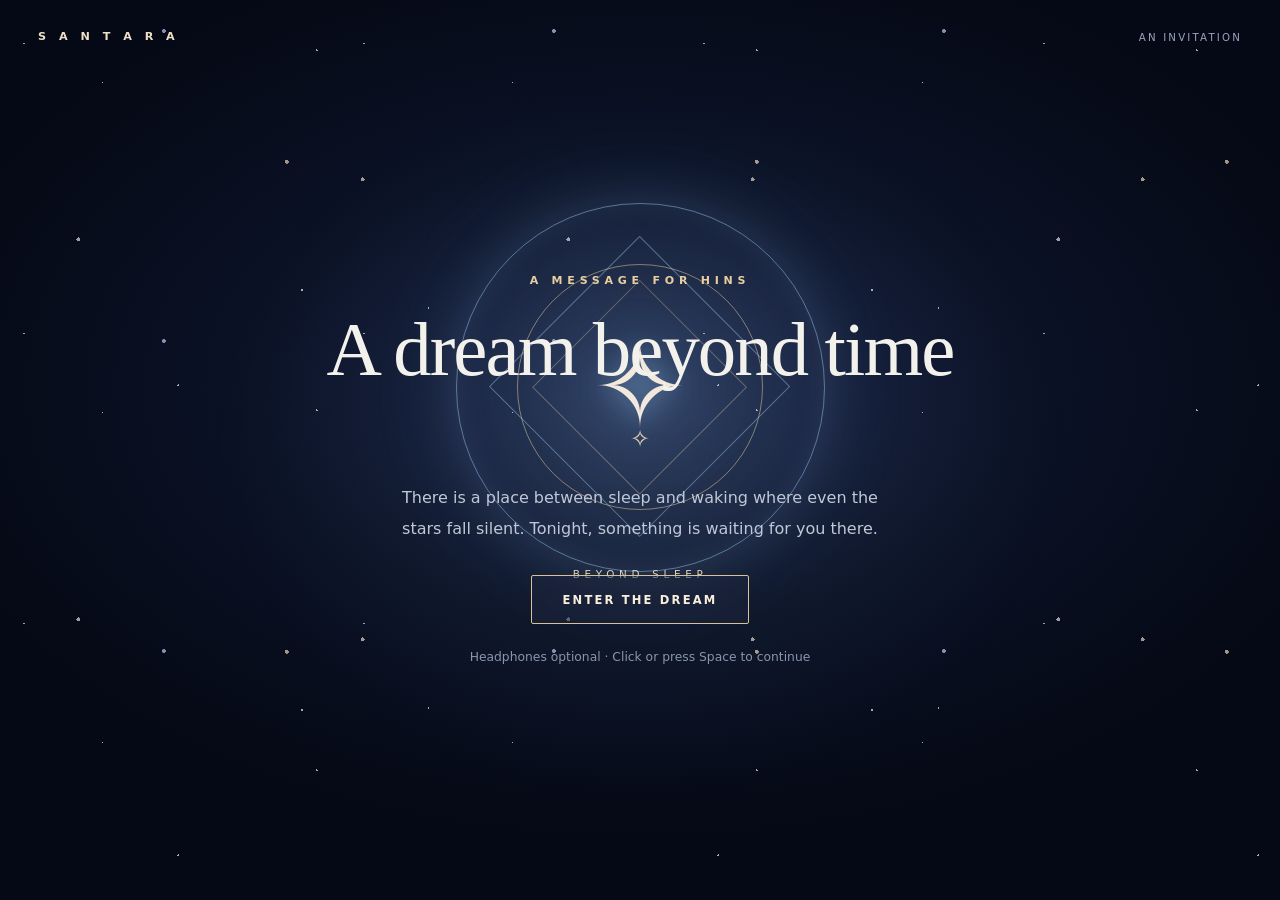
==== players/hins/index.html @ 5c656444 "Build four personalized Arceus dream experiences" ====
<!doctype html>
<html lang="en">
<head>
  <meta charset="utf-8">
  <meta name="viewport" content="width=device-width, initial-scale=1">
  <meta name="theme-color" content="#080d1a">
  <meta name="robots" content="noindex, nofollow">
  <meta name="description" content="A personal encounter with Arceus.">
  <title>Hins · A Dream Beyond Time | Santara</title>
  <link rel="stylesheet" href="../../styles/site.css">
</head>
<body>
  <main class="experience">
    <div class="stars" aria-hidden="true"></div>
    <header class="hud">
      <span class="hud-brand">S A N T A R A</span>
      <span class="hud-chapter" id="hud-chapter">AN INVITATION</span>
    </header>
    <div class="stage" aria-hidden="true">
      <div class="aura"></div>
      <div class="sacred">
        <div class="sacred-circle outer"></div>
        <div class="sacred-circle inner"></div>
        <div class="sacred-geometry"></div>
        <div class="sacred-center">✧</div>
        <div class="sacred-label" id="sigil-label">BEYOND SLEEP</div>
      </div>
    </div>
    <div class="vision-overlay" id="intro-wrap">
      <section class="intro" id="intro" aria-labelledby="intro-title">
        <p class="eyebrow">A MESSAGE FOR <span id="player-name">Hins</span></p>
        <h1 id="intro-title">A dream beyond time</h1>
        <span class="ornament" aria-hidden="true">✧</span>
        <p class="intro-copy">There is a place between sleep and waking where even the stars fall silent. Tonight, something is waiting for you there.</p>
        <button class="action" id="start" type="button">Enter the dream</button>
        <p class="intro-note">Headphones optional · Click or press Space to continue</p>
      </section>
      <section class="ending hidden" id="ending" aria-labelledby="ending-title">
        <p class="eyebrow">THE DREAM ENDS</p>
        <h1 id="ending-title">Morning is waiting,<br><span id="ending-name">Hins</span>.</h1>
        <div class="gold-rule" aria-hidden="true"></div>
        <p class="ending-copy">Beyond the familiar streets of Luma Town, your journey is about to begin.</p>
        <p class="ending-starter">Your first partner · <span id="starter-name"></span></p>
        <button class="action" id="replay" type="button">Experience the dream again</button>
      </section>
    </div>
    <section class="dialogue-ui hidden" id="dialogue-ui" aria-label="Conversation">
      <div class="dialogue-panel" id="dialogue-panel">
        <span class="dialogue-speaker" id="speaker">???</span>
        <div class="dialogue-text" id="dialogue-text" aria-live="polite" aria-atomic="true"></div>
        <div class="choices hidden" id="choices" aria-label="Your response"></div>
        <div class="dialogue-bottom">
          <span class="dialogue-hint" id="dialogue-hint">Listening…</span>
          <span class="step-count" id="step-count" aria-label="Dialogue progress">01 / 12</span>
          <button class="next-button hidden" id="next" type="button" aria-label="Continue dialogue">CONTINUE ◇</button>
        </div>
      </div>
    </section>
  </main>
  <script type="module">
    import { launch } from "../../scripts/experience.js";
    import { story } from "../../stories/hins.js";
    launch(story);
  </script>
</body>
</html>
---- styles/site.css ----
/* Santara: original celestial visual-novel interface. No external assets required. */
:root {
  color-scheme: dark;
  --bg: #050915;
  --text: #f3f1ec;
  --muted: #a7b1c6;
  --gold: #e7cfa1;
  --accent: #d9cbff;
  --accent-rgb: 217, 203, 255;
  --serif: Georgia, "Times New Roman", serif;
  --sans: "Segoe UI", Inter, system-ui, sans-serif;
}
* { box-sizing: border-box; }
html { min-height: 100%; }
body {
  min-width: 320px;
  min-height: 100vh;
  min-height: 100dvh;
  margin: 0;
  color: var(--text);
  font-family: var(--sans);
  background: radial-gradient(ellipse 75% 65% at 50% 43%, #182346 0, #0b1226 40%, #050915 77%);
}
button { font: inherit; }
button:focus-visible { outline: 2px solid var(--gold); outline-offset: 5px; }
.hidden { display: none !important; }
.stars {
  pointer-events: none;
  position: fixed;
  inset: 0;
  background-image:
    radial-gradient(1px 1px at 7% 15%, #fcf4df 98%, transparent),
    radial-gradient(2px 2px at 16% 63%, #f2eaff 98%, transparent),
    radial-gradient(1px 1px at 25% 25%, #fff 98%, transparent),
    radial-gradient(1px 1px at 33% 82%, #fff 98%, transparent),
    radial-gradient(2px 2px at 42% 10%, #cfcfff 98%, transparent),
    radial-gradient(1px 1px at 53% 69%, #fff 98%, transparent),
    radial-gradient(2px 2px at 61% 33%, #f7e2c3 98%, transparent),
    radial-gradient(1px 1px at 72% 14%, #fff 98%, transparent),
    radial-gradient(1px 1px at 84% 77%, #fff 98%, transparent),
    radial-gradient(2px 2px at 93% 39%, #f8e5cb 98%, transparent);
  background-size: 340px 290px, 490px 380px, 410px 330px, 540px 470px, 390px 310px, 570px 420px, 470px 490px, 440px 360px, 510px 400px, 390px 460px;
  opacity: .65;
  animation: star-breathe 8s ease-in-out infinite alternate;
}
@keyframes star-breathe { from {opacity:.3} to {opacity:.8} }
.eyebrow {
  margin: 0;
  color: var(--gold);
  font-size: .69rem;
  font-weight: 700;
  letter-spacing: .43em;
  text-transform: uppercase;
}
.gold-rule {
  height: 1px;
  width: 78px;
  margin: 27px auto;
  background: linear-gradient(90deg, transparent, var(--gold), transparent);
}
.gate-page { display: grid; place-items: center; padding: 28px; }
.gate { position: relative; z-index: 1; max-width: 680px; text-align: center; }
.gate-mark {
  width: 160px;
  height: 160px;
  border: 1px solid #e7cfa14d;
  border-radius: 50%;
  display: grid;
  place-items: center;
  margin: 0 auto 40px;
  box-shadow: 0 0 45px #d9bc8020, inset 0 0 45px #f2deb010;
  animation: sigil-float 7s ease-in-out infinite;
}
.gate-mark::before, .gate-mark::after {
  content: "";
  position: absolute;
  width: 130px;
  height: 130px;
  border: 1px solid #e7cfa12b;
  transform: rotate(45deg);
}
.gate-mark::after { transform: rotate(0); width: 115px; height: 115px; border-radius: 50%; }
.gate-mark-inner { font: 50px var(--serif); color: var(--gold); }
.gate h1, .intro h1, .ending h1 {
  font: normal clamp(2.4rem, 6vw, 5rem)/1.18 var(--serif);
  letter-spacing: -.025em;
  margin: 18px 0;
}
.gate h1 em, .intro h1 em { font-weight: normal; color: var(--gold); }
.gate-copy, .intro-copy, .ending-copy {
  margin: auto;
  max-width: 500px;
  color: #c0c8d7;
  font-size: 1rem;
  line-height: 1.9;
}
.gate-foot { margin-top: 65px; color: #777f94; letter-spacing: .32em; font-size: .62rem; }
.experience { isolation: isolate; position: relative; min-height: 100vh; min-height: 100dvh; overflow: hidden; }
.experience::after {
  content: ""; position: fixed; inset: 0; pointer-events: none; z-index: -1;
  background: radial-gradient(ellipse 46% 55% at 50% 49%, rgba(var(--accent-rgb), .075), transparent 74%);
}
.hud {
  position: absolute;
  z-index: 12;
  inset: 30px 38px auto;
  display: flex;
  align-items: center;
  justify-content: space-between;
  gap: 18px;
}
.hud-brand { font: 700 .7rem var(--sans); letter-spacing: .4em; color: #eee0c8; }
.hud-chapter { color: #99a5bc; letter-spacing: .21em; font-size: .64rem; text-align: right; }
.stage {
  position: absolute;
  inset: 0;
  display: grid;
  place-items: center;
  pointer-events: none;
  transform: translateY(-7%);
}
.aura {
  position: absolute;
  width: min(54vw, 540px);
  height: min(54vw, 540px);
  min-width: 270px;
  min-height: 270px;
  border-radius: 50%;
  background: radial-gradient(circle, rgba(var(--accent-rgb), .14), rgba(var(--accent-rgb), .055) 33%, transparent 68%);
  filter: blur(16px);
  animation: star-breathe 5s ease-in-out infinite alternate;
}
.sacred {
  position: relative;
  width: min(47vw, 410px);
  height: min(47vw, 410px);
  min-width: 236px;
  min-height: 236px;
  display: grid;
  place-items: center;
  filter: drop-shadow(0 0 30px rgba(var(--accent-rgb), .25));
  animation: sigil-float 8s ease-in-out infinite;
}
@keyframes sigil-float { 0%,100% { transform: translateY(0) } 50% { transform: translateY(-14px) } }
.sacred-circle { position: absolute; border-radius: 50%; }
.sacred-circle.outer { inset: 5%; border: 1px solid rgba(var(--accent-rgb), .48); box-shadow: 0 0 48px rgba(var(--accent-rgb), .12), inset 0 0 30px rgba(var(--accent-rgb), .1); }
.sacred-circle.inner { inset: 20%; border: 1px solid rgba(231, 207, 161, .51); }
.sacred-geometry { position: absolute; width: 52%; height: 52%; border: 1px solid rgba(var(--accent-rgb), .42); transform: rotate(45deg); }
.sacred-geometry::after { content: ""; position: absolute; inset: 14%; border: 1px solid rgba(231,207,161,.35); }
.sacred-center { position: relative; color: #f2e9dc; font: normal clamp(4rem, 9vw, 7rem) var(--serif); text-shadow: 0 0 28px rgba(var(--accent-rgb), .6); }
.sacred-label { position: absolute; bottom: 3%; font-size: .65rem; letter-spacing: .45em; color: #e1d4bf; text-transform: uppercase; }
.vision-overlay { position: relative; z-index: 6; min-height: 100vh; min-height: 100dvh; display: grid; place-items: center; padding: 90px 22px 40px; }
.intro, .ending { max-width: 650px; text-align: center; animation: fade-in .8s ease both; }
@keyframes fade-in { from {opacity:0; transform: translateY(16px)} to {opacity:1; transform:translateY(0)} }
.intro h1 { max-width: 650px; margin-left:auto; margin-right:auto; }
.intro-name { color: var(--accent); font: normal clamp(1.2rem, 3vw, 1.65rem) var(--serif); margin: 20px 0 8px; }
.ornament { display:block; margin: 30px 0; color: #dfcda8; font: 1.5rem var(--serif); }
.action {
  display: inline-flex;
  align-items: center;
  justify-content: center;
  min-height: 49px;
  margin-top: 31px;
  padding: 14px 31px;
  border: 1px solid #d9c297;
  border-radius: 2px;
  color: #f8f0dd;
  background: rgba(30,39,63,.5);
  font-weight: 600;
  font-size: .72rem;
  letter-spacing: .19em;
  text-transform: uppercase;
  cursor: pointer;
  transition: background .2s, box-shadow .2s, transform .2s;
}
.action:hover { background: rgba(77,74,90,.58); box-shadow: 0 0 28px rgba(231,207,161,.12); transform:translateY(-1px); }
.intro-note { margin-top: 26px; color: #8996ae; font-size: .77rem; }
.dialogue-ui {
  position: absolute;
  z-index: 8;
  left: 50%;
  bottom: clamp(24px, 6vh, 75px);
  transform: translateX(-50%);
  width: min(840px, calc(100% - 42px));
}
.dialogue-panel {
  background: linear-gradient(115deg, rgba(15,24,44,.92), rgba(20,28,47,.84));
  border: 1px solid rgba(231,207,161,.35);
  border-top: 1px solid rgba(231,207,161,.63);
  box-shadow: 0 20px 70px #0008, inset 0 1px #ffffff09;
  backdrop-filter: blur(18px);
  padding: clamp(22px, 4vw, 35px) clamp(22px, 4.6vw, 43px) 22px;
  cursor: pointer;
  min-height: 206px;
}
.dialogue-speaker {
  display: block;
  color: #ebd5ac;
  font-size: .68rem;
  font-weight: 700;
  letter-spacing: .28em;
  text-transform: uppercase;
  margin-bottom: 16px;
}
.dialogue-text {
  color: #f2efe9;
  font: normal clamp(1.06rem, 2.3vw, 1.35rem)/1.75 var(--serif);
  min-height: 79px;
  white-space: pre-wrap;
  text-wrap: pretty;
}
.dialogue-text.narration { font-style: italic; color: #cdd6e5; }
.dialogue-bottom { display:flex; align-items:center; justify-content:space-between; gap:16px; min-height:28px; margin-top: 16px; }
.dialogue-hint { color: #96a1b7; font-size: .7rem; letter-spacing: .1em; }
.next-button {
  border: 0;
  background: transparent;
  color: var(--gold);
  cursor: pointer;
  letter-spacing: .15em;
  font-size: .73rem;
  font-weight: 700;
  padding: 7px 0 7px 15px;
}
.next-button:hover { color:#fff2d6; }
.choices { display: grid; gap: 10px; margin: 2px 0 16px; }
.choice {
  width: 100%; padding: 14px 17px;
  background: rgba(var(--accent-rgb), .055);
  color: #f4f0e7; border: 1px solid rgba(var(--accent-rgb), .32);
  text-align: left; cursor: pointer; transition: background .2s, border-color .2s;
  font: normal .92rem/1.5 var(--sans);
}
.choice:hover, .choice:focus-visible { background: rgba(var(--accent-rgb), .17); border-color: rgba(var(--accent-rgb), .72); }
.step-count { color:#7f8da8; font-size:.66rem; letter-spacing:.14em; }
.ending h1 { max-width:650px; }
.ending-starter { margin-top:28px; font-size: .76rem; letter-spacing:.2em; text-transform:uppercase; color:var(--gold); }
@media(max-width:600px) {
  .hud { inset: 21px 22px auto; }
  .hud-brand { font-size: .64rem; }
  .hud-chapter { font-size: .57rem; max-width: 140px; line-height: 1.5; }
  .stage { transform: translateY(-18%); }
  .sacred { width: 270px; height: 270px; }
  .vision-overlay { padding-top: 70px; }
  .dialogue-ui { bottom: 14px; width:calc(100% - 24px); }
  .dialogue-panel { padding: 23px 22px 16px; min-height: 205px; }
  .dialogue-text { min-height: 80px; font-size: 1.08rem; }
  .dialogue-hint { font-size: .62rem; }
  .gate-mark { width:130px; height:130px; }
}
@media (max-height:700px) {
  .stage { transform:translateY(-23%); }
  .sacred { width:245px; height:245px; min-width:220px; min-height:220px; }
  .dialogue-panel { min-height:185px; }
}
@media(prefers-reduced-motion: reduce) {
  *, *::before, *::after { animation:none !important; transition:none !important; scroll-behavior:auto !important; }
}
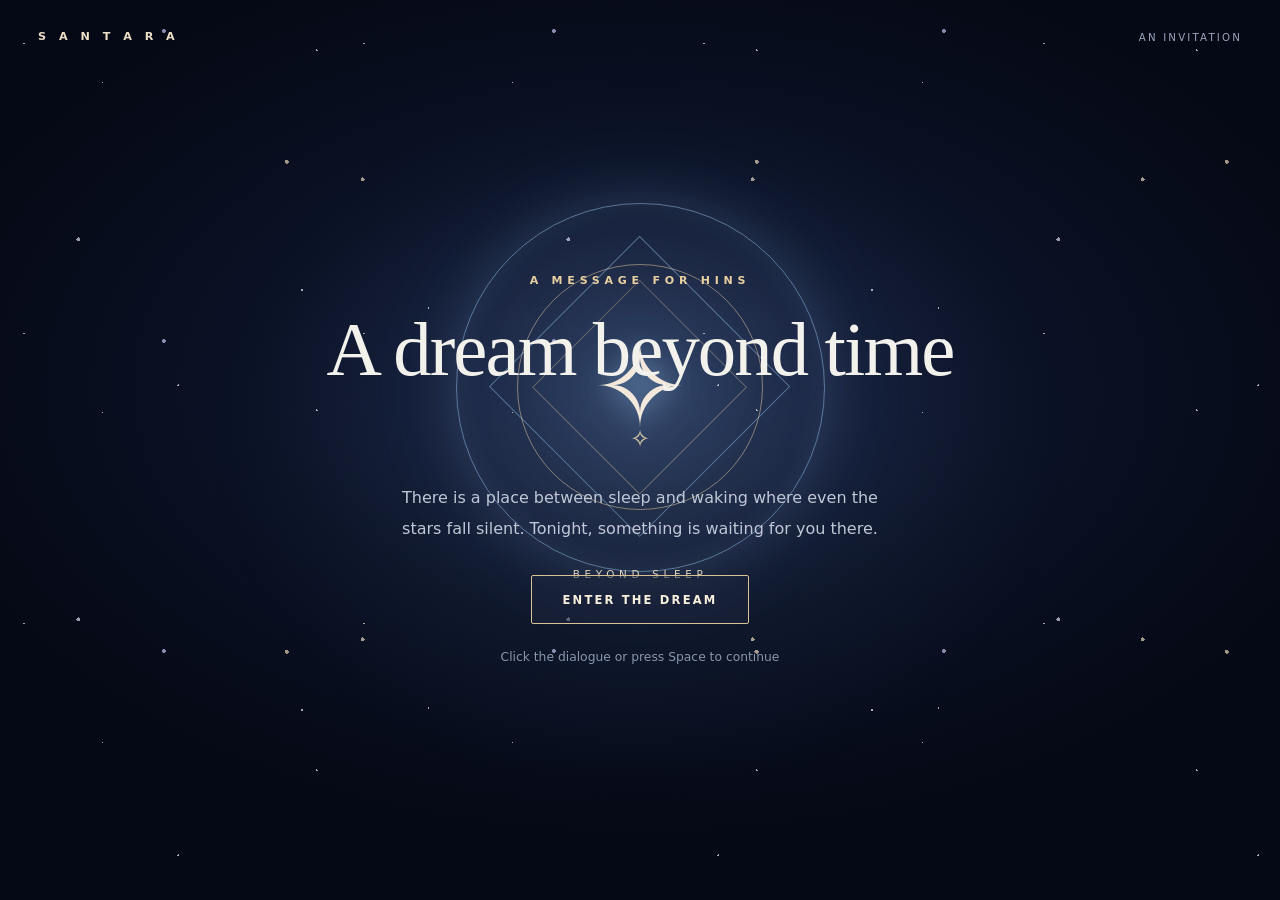
==== commit df4a919c: "Clarify controls on the four personal invitation pages" ====
--- a/players/hins/index.html
+++ b/players/hins/index.html
@@ -33,7 +33,7 @@
         <span class="ornament" aria-hidden="true">✧</span>
         <p class="intro-copy">There is a place between sleep and waking where even the stars fall silent. Tonight, something is waiting for you there.</p>
         <button class="action" id="start" type="button">Enter the dream</button>
-        <p class="intro-note">Headphones optional · Click or press Space to continue</p>
+        <p class="intro-note">Click the dialogue or press Space to continue</p>
       </section>
       <section class="ending hidden" id="ending" aria-labelledby="ending-title">
         <p class="eyebrow">THE DREAM ENDS</p>
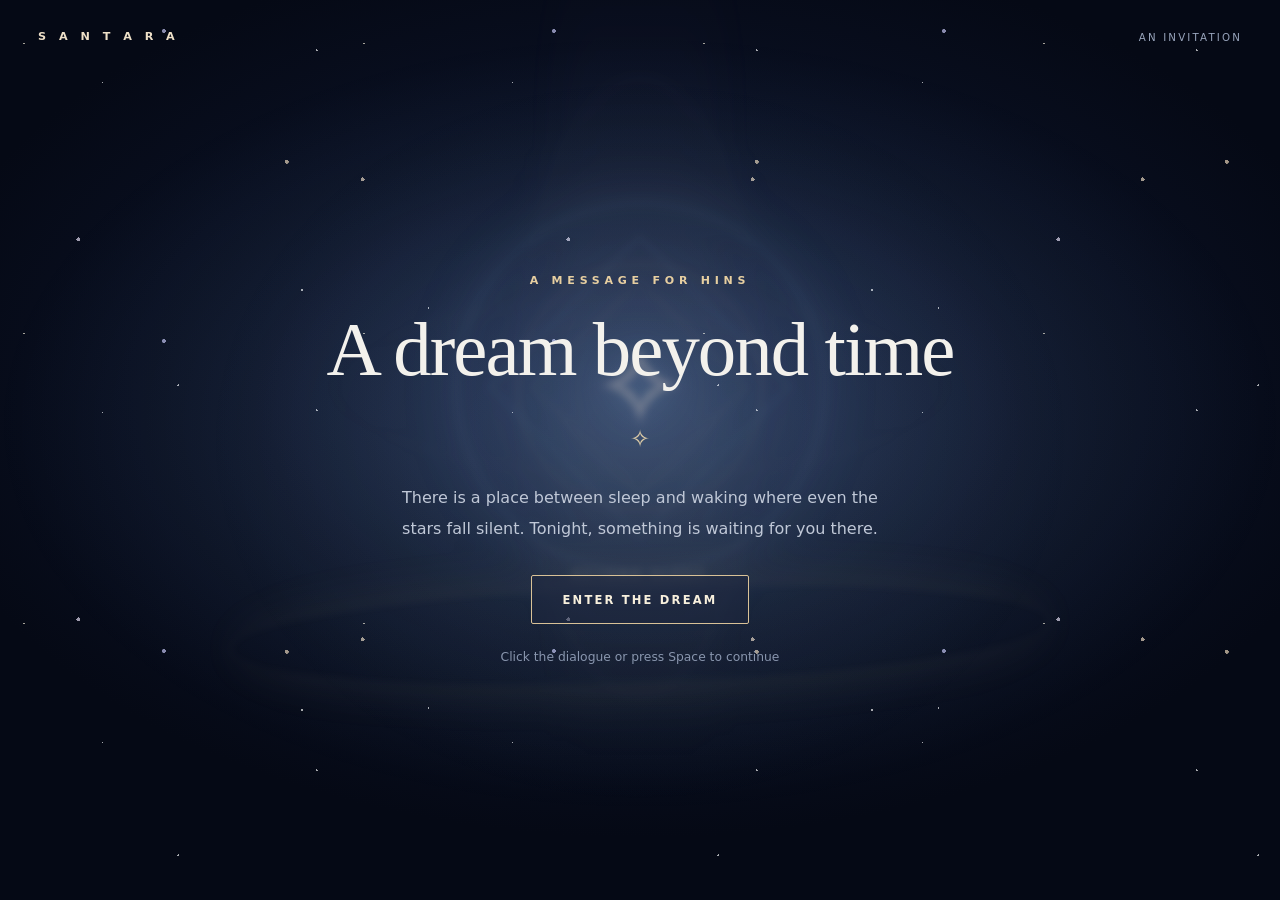
==== commit 987acccd: "Add cinematic dream transition, celestial lighting, and dialogue history controls" ====
--- a/players/hins/index.html
+++ b/players/hins/index.html
@@ -10,14 +10,20 @@
   <link rel="stylesheet" href="../../styles/site.css">
 </head>
 <body>
-  <main class="experience">
+  <main class="experience" id="experience">
     <div class="stars" aria-hidden="true"></div>
+    <div class="sky-veil" aria-hidden="true"></div>
+    <div class="dream-curtain" aria-hidden="true"></div>
     <header class="hud">
       <span class="hud-brand">S A N T A R A</span>
-      <span class="hud-chapter" id="hud-chapter">AN INVITATION</span>
+      <div class="hud-right"><span class="hud-chapter" id="hud-chapter">AN INVITATION</span><nav class="hud-controls" id="hud-controls" aria-label="Dream controls"><button type="button" class="hud-button" id="memory-button" aria-haspopup="dialog">Revisit words</button><button type="button" class="hud-button" id="instant-button" aria-pressed="false">Instant text: off</button></nav></div>
     </header>
     <div class="stage" aria-hidden="true">
       <div class="aura"></div>
+      <div class="light-column"></div>
+      <div class="horizon-ring"></div>
+      <div class="celestial-ring ring-one"></div>
+      <div class="celestial-ring ring-two"></div>
       <div class="sacred">
         <div class="sacred-circle outer"></div>
         <div class="sacred-circle inner"></div>
@@ -57,6 +63,14 @@
       </div>
     </section>
   </main>
+  <dialog class="memory-dialog" id="memory-dialog" aria-labelledby="memory-heading">
+    <div class="memory-header">
+      <div><p class="eyebrow">THE WORDS THAT REMAIN</p><h2 id="memory-heading">A memory of this dream</h2></div>
+      <button type="button" class="memory-close" id="memory-close" aria-label="Close dialogue history">×</button>
+    </div>
+    <div class="memory-lines" id="memory-lines" aria-label="Previous dialogue"></div>
+    <p class="memory-help">Only the words you have encountered appear here.</p>
+  </dialog>
   <script type="module">
     import { launch } from "../../scripts/experience.js";
     import { story } from "../../stories/hins.js";
--- a/styles/site.css
+++ b/styles/site.css
@@ -255,4 +255,93 @@
 }
 @media(prefers-reduced-motion: reduce) {
   *, *::before, *::after { animation:none !important; transition:none !important; scroll-behavior:auto !important; }
-}+}
+
+/* Chapter two: celestial staging, cinematic entrance, and readable transcript. */
+.experience { --scene-glow: rgba(var(--accent-rgb), .14); }
+.experience[data-voice="mystery"] { --scene-glow: rgba(170,184,239,.08); }
+.experience[data-voice="arceus"] { --scene-glow: rgba(244,218,161,.26); }
+.experience[data-voice="narration"] { --scene-glow: rgba(175,197,241,.045); }
+.sky-veil {
+  position: absolute; z-index: 0; inset: 0;
+  pointer-events: none;
+  background: radial-gradient(ellipse 70% 60% at 50% 47%, var(--scene-glow), transparent 72%);
+  transition: background 1s ease;
+}
+.dream-curtain { position: fixed; inset: 0; z-index: 20; pointer-events: none; opacity: 0; background: #f6edd3; }
+.experience.dream-entering .dream-curtain { animation: dream-enter 1650ms ease-out both; }
+@keyframes dream-enter {
+  0% { opacity: 0; background: #050915; }
+  18% { opacity: 1; background: #050915; }
+  37% { opacity: .94; background: #f6edd3; }
+  66% { opacity: .30; background: #f6edd3; }
+  100% { opacity: 0; background: #f6edd3; }
+}
+.experience .stage { transition: opacity 1s ease, filter 1s ease; }
+.experience:not(.started) .stage { opacity: .4; filter: blur(4px); }
+.experience.started .stage { opacity: 1; filter: none; }
+.experience[data-voice="arceus"] .sacred {
+  filter: drop-shadow(0 0 55px rgba(255,222,148,.47));
+}
+.light-column {
+  position: absolute;
+  width: min(18vw, 180px);
+  height: 105vh;
+  min-width: 85px;
+  background: linear-gradient(180deg, transparent, rgba(224,211,255,.08) 20%, rgba(246,233,205,.14) 60%, transparent);
+  filter: blur(25px);
+  transform: translateY(-5%);
+  opacity: .55;
+  animation: column-pulse 6s ease-in-out infinite alternate;
+}
+@keyframes column-pulse { from { opacity: .18; transform: translateY(-7%) scaleX(.8) } to { opacity: .6; transform: translateY(-7%) scaleX(1.15) } }
+.horizon-ring {
+  position: absolute; top: 72%; left: 50%; width: min(80vw, 820px); height: 100px;
+  transform: translateX(-50%) rotate(-2deg);
+  border: 1px solid rgba(245,226,176,.25); border-radius: 50%;
+  box-shadow: 0 0 55px rgba(238,216,160,.15), 0 0 110px rgba(238,216,160,.05);
+}
+.celestial-ring {
+  position: absolute; width: min(60vw, 620px); aspect-ratio: 1;
+  border: 1px solid rgba(231,207,161,.1); border-radius: 50%;
+  box-shadow: inset 0 0 55px rgba(231,207,161,.03);
+}
+.ring-one { transform: rotateX(73deg) rotate(-18deg); }
+.ring-two { transform: rotateY(67deg) rotate(22deg); border-color: rgba(var(--accent-rgb), .16); }
+.hud-right { display: flex; align-items: end; flex-direction: column; gap: 13px; }
+.hud-controls { display: none; flex-wrap: wrap; justify-content: end; gap: 7px; }
+.experience.started .hud-controls { display: flex; }
+.hud-button {
+  appearance: none; color: #d2d9e9; padding: 8px 10px;
+  font: 600 .61rem var(--sans); text-transform: uppercase; letter-spacing: .08em;
+  background: #101a31bb; border: 1px solid #bdccdf3b; cursor: pointer;
+}
+.hud-button:hover { background: #27344d; border-color: #d9c6a171; color: #fff; }
+.hud-button[aria-pressed="true"] { border-color: #e7cfa18a; color: #fbe6bd; }
+.memory-dialog {
+  width: min(700px, calc(100% - 32px)); max-height: min(80dvh, 740px);
+  padding: 0; color: #f3f1ec; border: 1px solid #e7cfa183;
+  background: linear-gradient(150deg, #17213b, #080f22 65%);
+  box-shadow: 0 25px 90px #000e;
+}
+.memory-dialog::backdrop { background: #020611c9; backdrop-filter: blur(9px); }
+.memory-header { display: flex; align-items: flex-start; justify-content: space-between; gap: 15px; border-bottom: 1px solid #dfc59733; padding: 25px clamp(22px, 5vw, 34px) 20px; }
+.memory-header h2 { margin: 10px 0 0; font: normal clamp(1.45rem, 4vw, 2.1rem) var(--serif); color: #f5eddc; }
+.memory-close { flex: 0 0 auto; border: 1px solid #dbccac54; background: #ffffff0c; color: #e7d5b4; font: 1.5rem var(--sans); cursor: pointer; height: 40px; width: 40px; }
+.memory-lines { padding: 10px clamp(22px, 5vw, 34px); max-height: 50dvh; overflow: auto; }
+.memory-entry { padding: 19px 0; border-bottom: 1px solid #dee4f015; }
+.memory-entry:last-child { border-bottom: 0; }
+.memory-speaker { color: #d9c297; font: 700 .63rem var(--sans); letter-spacing: .18em; text-transform: uppercase; }
+.memory-text { margin: 10px 0 0; color: #e3e6ee; font: 1rem/1.7 var(--serif); }
+.memory-help { padding: 0 clamp(22px, 5vw, 34px) 17px; color: #9da9bc; font: .72rem var(--sans); }
+@media (max-width: 600px) {
+  .hud-right { max-width: 69%; gap: 7px; }
+  .hud-button { font-size: .55rem; padding: 7px; }
+  .light-column { height: 90vh; }
+  .horizon-ring { top: 68%; }
+  .memory-lines { max-height: 55dvh; }
+}
+@media (prefers-reduced-motion: reduce) {
+  .experience.dream-entering .dream-curtain { animation: none; }
+  .experience .stage, .sky-veil { transition: none; }
+}
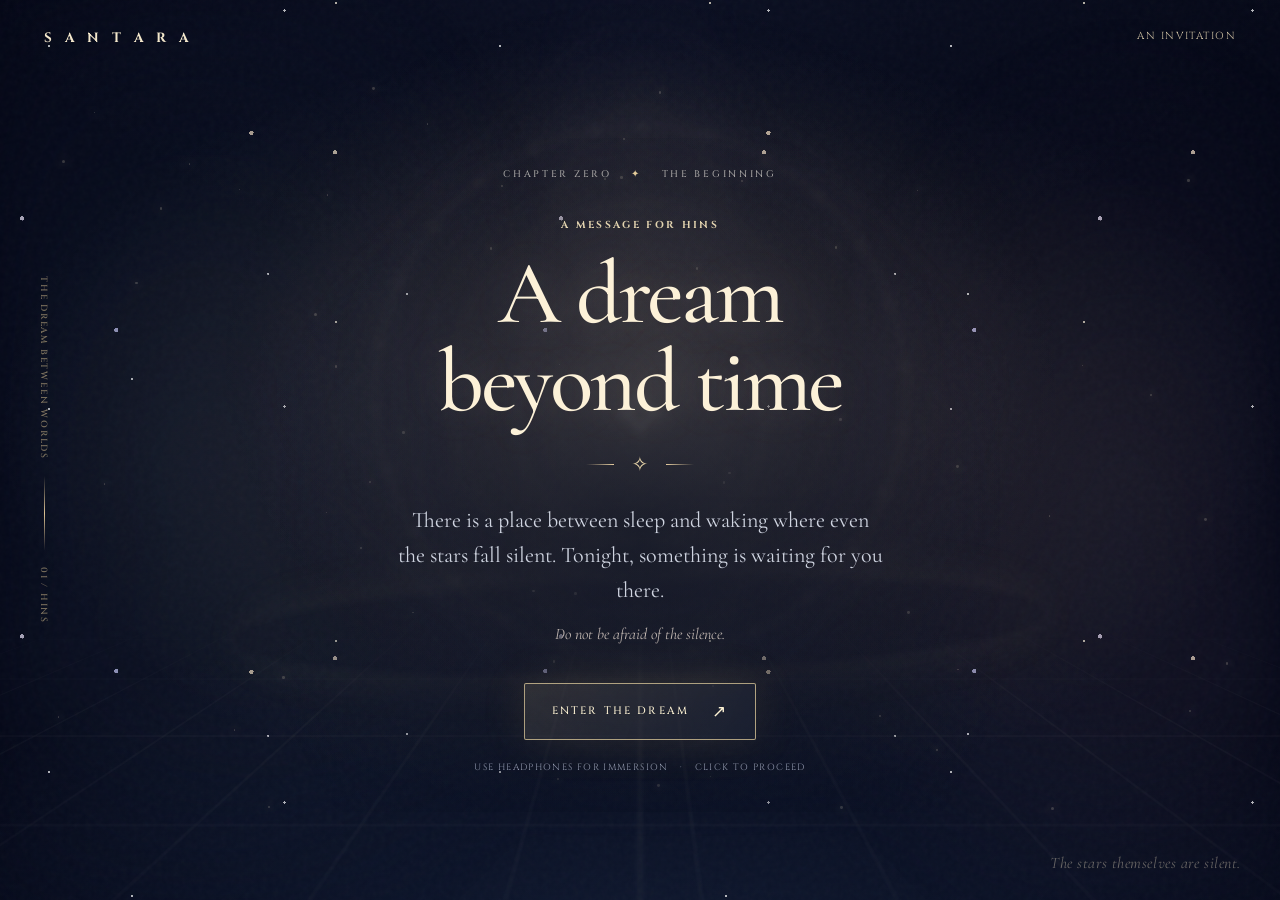
==== commit ed7fadb8: "Give Hins a cinematic Arceus reveal and bespoke celestial design" ====
--- a/players/hins/index.html
+++ b/players/hins/index.html
@@ -7,11 +7,22 @@
   <meta name="robots" content="noindex, nofollow">
   <meta name="description" content="A personal encounter with Arceus.">
   <title>Hins · A Dream Beyond Time | Santara</title>
+  <meta name="theme-color" content="#080d19">
+  <link rel="preconnect" href="https://fonts.googleapis.com">
+  <link rel="preconnect" href="https://fonts.gstatic.com" crossorigin>
+  <link href="https://fonts.googleapis.com/css2?family=Cinzel:wght@400;500;600&family=Cormorant+Garamond:wght@400;500;600&display=swap" rel="stylesheet">
   <link rel="stylesheet" href="../../styles/site.css">
+  <link rel="stylesheet" href="../../styles/hins.css">
 </head>
-<body>
-  <main class="experience" id="experience">
+<body class="hins-body">
+  <main class="experience hins-page" id="experience">
     <div class="stars" aria-hidden="true"></div>
+    <div class="hins-clouds" aria-hidden="true"></div>
+    <div class="hins-stars" id="hins-stars" aria-hidden="true"></div>
+    <div class="hins-grain" aria-hidden="true"></div>
+    <div class="hins-floor" aria-hidden="true"></div>
+    <div class="hins-side-rail" aria-hidden="true"><span>THE DREAM BETWEEN WORLDS</span><i></i><span>01 / HINS</span></div>
+    <div class="hins-ambient-verse" aria-hidden="true">The stars themselves are silent.</div>
     <div class="sky-veil" aria-hidden="true"></div>
     <div class="dream-curtain" aria-hidden="true"></div>
     <header class="hud">
@@ -19,6 +30,19 @@
       <div class="hud-right"><span class="hud-chapter" id="hud-chapter">AN INVITATION</span><nav class="hud-controls" id="hud-controls" aria-label="Dream controls"><button type="button" class="hud-button" id="memory-button" aria-haspopup="dialog">Revisit words</button><button type="button" class="hud-button" id="instant-button" aria-pressed="false">Instant text: off</button></nav></div>
     </header>
     <div class="stage" aria-hidden="true">
+      <div class="hins-portal-field">
+        <div class="hins-wings wings-one"></div>
+        <div class="hins-wings wings-two"></div>
+        <div class="hins-divine-disc"></div>
+        <div class="hins-rune-ring"></div>
+        <div class="hins-center-glow"></div>
+        <div class="hins-portal-spires"></div>
+      </div>
+      <div class="hins-reveal">
+        <div class="hins-gold-surge"></div>
+        <img class="hins-arceus-art" src="https://raw.githubusercontent.com/PokeAPI/sprites/master/sprites/pokemon/other/official-artwork/493.png" alt="" width="475" height="475" decoding="async" fetchpriority="high">
+        <div class="hins-nameplate">ARCEUS <span>THE ORIGINAL ONE</span></div>
+      </div>
       <div class="aura"></div>
       <div class="light-column"></div>
       <div class="horizon-ring"></div>
@@ -34,19 +58,25 @@
     </div>
     <div class="vision-overlay" id="intro-wrap">
       <section class="intro" id="intro" aria-labelledby="intro-title">
+        <p class="hins-prelude">CHAPTER ZERO <span>✦</span> THE BEGINNING</p>
         <p class="eyebrow">A MESSAGE FOR <span id="player-name">Hins</span></p>
         <h1 id="intro-title">A dream beyond time</h1>
-        <span class="ornament" aria-hidden="true">✧</span>
+        <div class="hins-intro-crest" aria-hidden="true"><span>✧</span></div>
         <p class="intro-copy">There is a place between sleep and waking where even the stars fall silent. Tonight, something is waiting for you there.</p>
-        <button class="action" id="start" type="button">Enter the dream</button>
-        <p class="intro-note">Click the dialogue or press Space to continue</p>
+        <p class="hins-intro-aside">Do not be afraid of the silence.</p>
+        <button class="action" id="start" type="button">Enter the dream <span class="hins-action-arrow" aria-hidden="true">↗</span></button>
+        <p class="intro-note">USE HEADPHONES FOR IMMERSION <span aria-hidden="true">·</span> CLICK TO PROCEED</p>
       </section>
       <section class="ending hidden" id="ending" aria-labelledby="ending-title">
+        <p class="hins-prelude">THE FIRST STEP <span>✦</span> A NEW MORNING</p>
         <p class="eyebrow">THE DREAM ENDS</p>
         <h1 id="ending-title">Morning is waiting,<br><span id="ending-name">Hins</span>.</h1>
         <div class="gold-rule" aria-hidden="true"></div>
         <p class="ending-copy">Beyond the familiar streets of Luma Town, your journey is about to begin.</p>
-        <p class="ending-starter">Your first partner · <span id="starter-name"></span></p>
+        <div class="hins-partner-card">
+          <span class="hins-partner-image-frame"><img class="hins-riolu-art" loading="lazy" width="475" height="475" alt="Riolu official Pokémon artwork" src="https://raw.githubusercontent.com/PokeAPI/sprites/master/sprites/pokemon/other/official-artwork/447.png"></span>
+          <span class="hins-partner-details"><span class="hins-partner-kicker">A NEW COMPANION</span><span class="hins-partner-name" id="starter-name">Riolu</span><span class="hins-partner-caption">An encounter still to come.</span></span>
+        </div>
         <button class="action" id="replay" type="button">Experience the dream again</button>
       </section>
     </div>
@@ -71,6 +101,7 @@
     <div class="memory-lines" id="memory-lines" aria-label="Previous dialogue"></div>
     <p class="memory-help">Only the words you have encountered appear here.</p>
   </dialog>
+  <script src="../../scripts/hins-atmosphere.js" defer></script>
   <script type="module">
     import { launch } from "../../scripts/experience.js";
     import { story } from "../../stories/hins.js";
--- a/styles/hins.css
+++ b/styles/hins.css
@@ -0,0 +1,175 @@
+/* HINS / THE DREAM BETWEEN WORLDS
+   Bespoke first-player art direction, layered over the common dialogue engine.
+   Divine imagery remains visible without external images; Pokémon artwork is provided
+   by the public PokeAPI sprite library and rendered as an optional enhancement. */
+
+:root { --hins-gold:#f6e6b9; --hins-cold:#a9c9e3; --hins-ink:#080d19; }
+.hins-body { background:#050817; }
+.hins-body .experience {
+  --accent:#ead6a9;
+  --accent-rgb:234,214,169;
+  min-height:100dvh;
+  background:
+    radial-gradient(ellipse 42% 48% at 51% 46%,#3d365250 0,transparent 76%),
+    radial-gradient(ellipse 90% 60% at 50% 110%,#29416a54 0,transparent 72%),
+    radial-gradient(ellipse 70% 55% at 50% -10%,#1d26424c 0,transparent 75%),
+    #050817;
+}
+.hins-body .experience::after { background:radial-gradient(ellipse 45% 55% at 50% 40%,rgba(228,205,165,.07),transparent 74%); }
+.hins-body .stars { opacity:.7; transform:scale(1.1); }
+.hins-clouds,.hins-grain,.hins-floor,.hins-stars { position:absolute; inset:0; pointer-events:none; }
+.hins-clouds { z-index:0; opacity:.55; background:
+  radial-gradient(ellipse 30% 65% at 16% 52%,#425b8140,transparent),
+  radial-gradient(ellipse 25% 55% at 88% 57%,#765b7840,transparent),
+  radial-gradient(ellipse 58% 19% at 52% 74%,#c4c3ee15,transparent);
+  filter:blur(31px); animation:hins-haze 20s ease-in-out infinite alternate; }
+@keyframes hins-haze { from{transform:translateX(-3%) scale(1)} to{transform:translateX(3%) scale(1.12)} }
+.hins-grain { z-index:2; opacity:.15; background-image:url("data:image/svg+xml,%3Csvg viewBox='0 0 180 180' xmlns='http://www.w3.org/2000/svg'%3E%3Cfilter id='n'%3E%3CfeTurbulence type='fractalNoise' baseFrequency='.85' numOctaves='3' stitchTiles='stitch'/%3E%3C/filter%3E%3Crect width='100%25' height='100%25' opacity='.20' filter='url(%23n)'/%3E%3C/svg%3E"); }
+.hins-stars { z-index:1; overflow:hidden; }
+.hins-particle { position:absolute; width:var(--s); height:var(--s); left:var(--x); top:var(--y); border-radius:50%; background:#f7eacb; box-shadow:0 0 8px 2px #e4cfa55c; opacity:.2; animation:hins-twinkle var(--dur) ease-in-out var(--delay) infinite alternate; }
+@keyframes hins-twinkle { from{opacity:.08; transform:translateY(5px) scale(.8)} to{opacity:.82; transform:translateY(-14px) scale(1.2)} }
+.hins-floor { z-index:0; inset:auto -15% -30% -15%; height:60%; opacity:.38;
+  transform:perspective(550px) rotateX(69deg);
+  transform-origin:top center;
+  background-image:linear-gradient(90deg,transparent 49.84%,#e4d5bd25 50%,transparent 50.16%),
+  repeating-linear-gradient(90deg,transparent 0,transparent 84px,#e4d5bd25 85px,transparent 86px),
+  repeating-linear-gradient(0deg,transparent 0,transparent 84px,#e4d5bd20 85px,transparent 86px);
+  mask-image:linear-gradient(180deg,transparent,#000 35%,transparent 95%);
+}
+.hins-page .stage { z-index:2; transform:none; top:5%; bottom:13%; }
+.hins-page .sacred { z-index:3; opacity:.6; transform:scale(.68); transition:opacity 1.7s ease,filter 1.7s ease,transform 1.7s ease; }
+.hins-page .sacred-circle.outer { border-color:#f4d9a472; }
+.hins-page .hins-portal-field { position:absolute; inset:0; display:grid; place-items:center; transform:translateY(-3%); }
+.hins-divine-disc { position:absolute; width:min(59vmin,630px); height:min(59vmin,630px); min-width:300px; min-height:300px; border-radius:50%;
+  border:1px solid #e7cfa152;
+  background:radial-gradient(circle,#f4db9b13,transparent 55%);
+  box-shadow:0 0 100px #fae6c111, inset 0 0 90px #fbe4ab0a;
+  animation:hins-disc-breathe 8s ease-in-out infinite alternate; }
+@keyframes hins-disc-breathe { from{filter:brightness(.7); transform:scale(.95)} to{filter:brightness(1.3); transform:scale(1.035)} }
+.hins-divine-disc::before,.hins-divine-disc::after { content:""; position:absolute; inset:5%; border-radius:50%; border:1px dashed #dfc79733; animation:hins-rotate 50s linear infinite; }
+.hins-divine-disc::after { inset:14%; border-style:solid; border-color:#d7b57544; animation-direction:reverse; animation-duration:35s; }
+.hins-rune-ring { position:absolute; width:min(70vmin,740px); height:min(70vmin,740px); min-width:360px; min-height:360px; border:1px solid #c9bedb20; border-radius:50%;
+  background:repeating-conic-gradient(from 0deg,#d4c7a94a 0deg 1deg,transparent 1deg 14deg);
+  mask-image:radial-gradient(transparent 58%,#000 59%,#000 60%,transparent 60.6%);
+  animation:hins-rotate 85s linear infinite reverse; opacity:.7; }
+@keyframes hins-rotate { to{transform:rotate(360deg)} }
+.hins-wings { position:absolute; width:min(65vmin,640px); height:min(65vmin,640px); min-width:350px; min-height:350px; border:1px solid #f4dcae2e; border-radius:19%;
+  transform:rotate(45deg); filter:drop-shadow(0 0 30px #efdbb21e); }
+.wings-two { width:min(49vmin,510px); height:min(49vmin,510px); min-width:258px; min-height:258px; transform:rotate(0); border-radius:50% 14% 50% 14%; border-color:#d1d8f32b; }
+.hins-center-glow { position:absolute; width:min(54vmin,540px); aspect-ratio:1; border-radius:50%; background:radial-gradient(circle,#fff2bf2c 0, #f7dfb610 33%, transparent 67%); filter:blur(20px); opacity:.85; }
+.hins-portal-spires { position:absolute; width:1px; height:85%; background:linear-gradient(transparent,#e9d39b33,transparent); box-shadow:0 0 35px 13px #e9d39b0d; }
+.hins-portal-spires::before,.hins-portal-spires::after { content:""; position:absolute; left:-19vw; top:10%; width:1px; height:76%; background:linear-gradient(transparent,#bfd1e42c,transparent); }
+.hins-portal-spires::after { left:19vw; }
+.hins-reveal { position:absolute; inset:0; display:grid; place-items:center; pointer-events:none; z-index:4; transform:translateY(-1%); }
+.hins-gold-surge { position:absolute; width:min(76vmin,780px); height:min(76vmin,780px); border-radius:50%;
+  background:radial-gradient(circle,#ffefc832,#f7e6ae10 42%,transparent 70%);
+  filter:blur(15px); opacity:0; transition:opacity 2.2s ease; }
+.hins-arceus-art { position:relative; display:block; width:clamp(250px,47vmin,550px); height:auto; max-height:66%; object-fit:contain;
+  opacity:0; transform:translateY(25px) scale(.89); filter:brightness(2.1) blur(10px) drop-shadow(0 0 45px #f5e9bc80);
+  transition:opacity 1.8s ease,transform 2.7s cubic-bezier(.19,1,.22,1),filter 2.4s ease; }
+.hins-nameplate { position:absolute; top:78%; text-align:center; color:#f7edce; font:500 .85rem/1.4 "Cinzel",Georgia,serif; letter-spacing:.44em; opacity:0; transform:translateY(10px); transition:opacity 1.6s ease 1.15s, transform 1.6s ease 1.15s; text-shadow:0 0 22px #f6e2b8a8; }
+.hins-nameplate span { display:block; margin-top:8px; color:#d0bb92; font:500 .53rem "Cinzel",Georgia,serif; letter-spacing:.23em; }
+.hins-page[data-voice="arceus"] .hins-arceus-art { opacity:1; transform:translateY(-10px) scale(1); filter:brightness(1.12) blur(0) drop-shadow(0 0 35px #e7cfa159); }
+.hins-page[data-voice="arceus"] .hins-gold-surge { opacity:1; }
+.hins-page[data-voice="arceus"] .hins-nameplate { opacity:1; transform:translateY(0); }
+.hins-page[data-voice="arceus"] .sacred { opacity:.09; filter:blur(14px); transform:scale(.9); }
+.hins-page[data-voice="arceus"] .hins-divine-disc { box-shadow:0 0 80px #f4e5ba33,inset 0 0 90px #f8e6ab17; }
+.hins-page[data-voice="arceus"] .hins-center-glow { opacity:1; }
+.hins-page[data-voice="mystery"] .hins-center-glow { opacity:.14; }
+.hins-page[data-voice="narration"] .hins-center-glow { opacity:.45; }
+.hins-page .hud { inset:29px 44px auto; align-items:start; }
+.hins-page .hud-brand { font-family:"Cinzel",Georgia,serif; font-size:.84rem; letter-spacing:.36em; color:#f4e8cc; }
+.hins-page .hud-chapter { font-family:"Cinzel",Georgia,serif; letter-spacing:.14em; color:#d1c3a5; }
+.hins-side-rail { position:absolute; z-index:3; left:38px; top:50%; transform:translateY(-50%); color:#baa7809e; display:flex; align-items:center; gap:16px; writing-mode:vertical-rl; transform-origin:center; font:600 .56rem "Cinzel",Georgia,serif; letter-spacing:.2em; }
+.hins-side-rail i { display:block; height:75px; width:1px; background:linear-gradient(transparent,#dbc293,transparent); }
+.hins-ambient-verse { position:absolute; bottom:27px; right:39px; z-index:5; color:#c5bba77d; font:italic 1rem "Cormorant Garamond",Georgia,serif; letter-spacing:.035em; }
+.hins-page .vision-overlay { z-index:7; }
+.hins-page .intro { max-width:720px; background:radial-gradient(ellipse at 50% 60%,#090f20b0,transparent 76%); padding:30px; }
+.hins-page .intro .eyebrow { font-family:"Cinzel",Georgia,serif; font-size:.63rem; letter-spacing:.23em; color:#e3d4b0; }
+.hins-prelude { margin:0 0 37px; color:#a5a3a2; font:500 .6rem "Cinzel",Georgia,serif; letter-spacing:.28em; }
+.hins-prelude span { padding:0 15px; color:#e4cd9b; }
+.hins-page .intro h1 { max-width:740px; margin:18px auto 6px; color:#fcf1d8; font:500 clamp(3.5rem,7vw,6.9rem)/.98 "Cormorant Garamond",Georgia,serif; letter-spacing:-.035em; text-shadow:0 0 46px #f9e6bd2f; text-wrap:balance; }
+.hins-intro-crest { margin:24px auto; width:72px; height:29px; display:grid; place-items:center; color:#ead7aa; font-size:1.25rem; }
+.hins-intro-crest::before,.hins-intro-crest::after { content:""; display:block; position:absolute; width:28px; height:1px; background:linear-gradient(90deg,transparent,#e6cda0); transform:translateX(-40px); }
+.hins-intro-crest::after { transform:translateX(40px) rotate(180deg); }
+.hins-page .intro-copy { max-width:485px; font:normal clamp(1.14rem,2vw,1.38rem)/1.6 "Cormorant Garamond",Georgia,serif; color:#cfd4e0; }
+.hins-intro-aside { margin:15px 0 8px; color:#bfb5b0; font:italic 1rem "Cormorant Garamond",Georgia,serif; }
+.hins-page .action { position:relative; overflow:hidden; min-height:57px; padding:17px 27px; border:1px solid #ebd6a2b3;
+  background:linear-gradient(112deg,#e1cb9d1f,#2228398f); font:500 .67rem "Cinzel",Georgia,serif; letter-spacing:.2em; color:#fff4d5;
+  box-shadow:0 0 45px #debb6221; }
+.hins-page .action::before { content:""; position:absolute; inset:0; transform:translateX(-110%); background:linear-gradient(90deg,transparent,#f9efcf28,transparent); transition:transform .65s ease; }
+.hins-page .action:hover::before { transform:translateX(110%); }
+.hins-action-arrow { font:1.05rem Georgia,serif; margin-left:23px; }
+.hins-page .intro-note { margin-top:21px; font:.57rem "Cinzel",Georgia,serif; letter-spacing:.15em; color:#949bb0; }
+.hins-page .intro-note span { padding:0 8px; }
+.hins-page .dialogue-ui { z-index:11; bottom:clamp(30px,5.2vh,73px); width:min(850px,calc(100% - 76px)); }
+.hins-page .dialogue-panel { position:relative; min-height:205px; padding:29px 39px 24px;
+  background:linear-gradient(130deg,rgba(9,16,33,.96),rgba(22,29,48,.90) 55%,rgba(10,15,32,.96));
+  border:1px solid #d9c3966b; border-top:1px solid #f3dfaa9e;
+  box-shadow:0 0 0 5px #dfc89a07,0 18px 75px #000b,0 0 75px #eacb7d12,inset 0 1px #ffedbd1a; }
+.hins-page .dialogue-panel::before { content:"✦"; position:absolute; top:-11px; left:32px; width:23px; background:#0b1225; color:#e9d4a3; text-align:center; font-size:15px; }
+.hins-page .dialogue-panel::after { content:""; position:absolute; width:16px; height:16px; right:8px; top:8px; border-top:1px solid #e9d5a647; border-right:1px solid #e9d5a647; pointer-events:none; }
+.hins-page .dialogue-speaker { font:600 .64rem "Cinzel",Georgia,serif; color:#f8dfaa; letter-spacing:.22em; margin-bottom:12px; }
+.hins-page .dialogue-text { color:#f2eee7; font:normal clamp(1.22rem,2vw,1.48rem)/1.48 "Cormorant Garamond",Georgia,serif; min-height:79px; max-height:min(30dvh,235px); overflow:auto; }
+.hins-page .dialogue-text.narration { color:#c1cbe0; }
+.hins-page .dialogue-hint, .hins-page .step-count { font-size:.62rem; letter-spacing:.1em; }
+.hins-page .next-button { font-family:"Cinzel",Georgia,serif; font-size:.66rem; color:#f4d9a1; }
+.hins-page .choice { border-color:#e3c78d6b; background:#eee0bb0c; color:#f7f0e2; font-family:"Cormorant Garamond",Georgia,serif; font-size:1.24rem; padding:12px 17px; }
+.hins-page .choice:hover,.hins-page .choice:focus-visible { background:#f2e4be1c; border-color:#f7daa0; }
+.hins-page .ending { max-width:650px; margin:auto; padding:35px 50px; border:1px solid #e4cda52c; background:linear-gradient(135deg,#071022da,#1d2b43bf); box-shadow:0 0 90px #e2cb9d0c; }
+.hins-page .ending h1 { font:500 clamp(2.7rem,5.4vw,4.8rem)/1 "Cormorant Garamond",Georgia,serif; color:#fff1d7; }
+.hins-page .ending-copy { font:1.25rem/1.4 "Cormorant Garamond",Georgia,serif; }
+.hins-partner-card { display:flex; align-items:center; gap:19px; max-width:350px; margin:27px auto 0; padding:12px 20px 12px 8px; border:1px solid #e2cea43e; background:linear-gradient(100deg,#e2cea411,#e2cea402); text-align:left; }
+.hins-partner-image-frame { width:112px; height:105px; display:grid; place-items:center; flex:0 0 112px; background:radial-gradient(circle,#c7d7e738,transparent 70%); }
+.hins-riolu-art { width:110px; max-height:105px; object-fit:contain; filter:drop-shadow(0 7px 15px #0307149e); }
+.hins-partner-details { display:flex; flex-direction:column; gap:4px; }
+.hins-partner-kicker { font:600 .56rem "Cinzel",Georgia,serif; color:#d3c09b; letter-spacing:.16em; }
+.hins-partner-name { font:500 2rem "Cormorant Garamond",Georgia,serif; color:#f5e8cb; }
+.hins-partner-caption { color:#aeb8ce; font:italic .98rem "Cormorant Garamond",Georgia,serif; }
+@media(max-width:800px){
+  .hins-side-rail,.hins-ambient-verse { display:none; }
+  .hins-page .hud { inset:23px 22px auto; }
+  .hins-page .hud-brand { font-size:.68rem; }
+  .hins-page .intro { padding:24px 9px; }
+  .hins-page .dialogue-ui { width:calc(100% - 32px); }
+}
+@media(max-width:600px){
+  .hins-page .stage { top:4%; bottom:19%; }
+  .hins-divine-disc { width:76vw;height:76vw;min-width:0;min-height:0; }
+  .hins-rune-ring { width:91vw;height:91vw;min-width:0;min-height:0; }
+  .hins-wings { width:78vw;height:78vw;min-width:0;min-height:0; }
+  .wings-two { width:59vw;height:59vw;min-width:0;min-height:0; }
+  .hins-arceus-art { width:min(80vw,360px); max-height:50vh; }
+  .hins-nameplate { top:72%; font-size:.68rem; }
+  .hins-page .intro h1 { font-size:clamp(3.35rem,12vw,5.7rem); }
+  .hins-page .intro-copy { font-size:1.21rem; }
+  .hins-page .dialogue-ui { bottom:12px; width:calc(100% - 20px); }
+  .hins-page .dialogue-panel { padding:23px 22px 17px; min-height:195px; max-height:55dvh; overflow:auto; }
+  .hins-page .dialogue-text { font-size:1.23rem; line-height:1.45; max-height:25dvh; }
+  .hins-page .dialogue-speaker { font-size:.62rem; }
+  .hins-page .ending { padding:28px 17px; }
+  .hins-page .ending h1 { font-size:3rem; }
+  .hins-partner-image-frame { flex-basis:82px;width:82px;height:90px; }
+  .hins-riolu-art { width:88px; }
+  .hins-partner-card { gap:10px; }
+}
+@media(max-height:740px) {
+  .hins-page .stage { top:0;bottom:20%; }
+  .hins-arceus-art { width:min(45vh,360px); }
+  .hins-page .dialogue-panel { min-height:165px; }
+  .hins-page .dialogue-ui { bottom:11px; }
+  .hins-nameplate { top:78%; }
+}
+@media(max-width:650px) and (max-height:700px) {
+  .hins-page .stage { top:-7%;bottom:26%; }
+  .hins-arceus-art { width: min(45vh,280px); }
+  .hins-page .intro { padding:9px; }
+  .hins-page .intro h1 { font-size:3rem; }
+  .hins-prelude { margin-bottom:10px; }
+  .hins-intro-crest { margin:11px auto; }
+  .hins-page .intro .action { margin-top:13px; }
+}
+@media(prefers-reduced-motion:reduce) {
+  .hins-clouds,.hins-particle,.hins-divine-disc,.hins-rune-ring,.hins-page .sacred { animation:none !important; }
+  .hins-arceus-art,.hins-gold-surge,.hins-nameplate { transition:none !important; }
+}
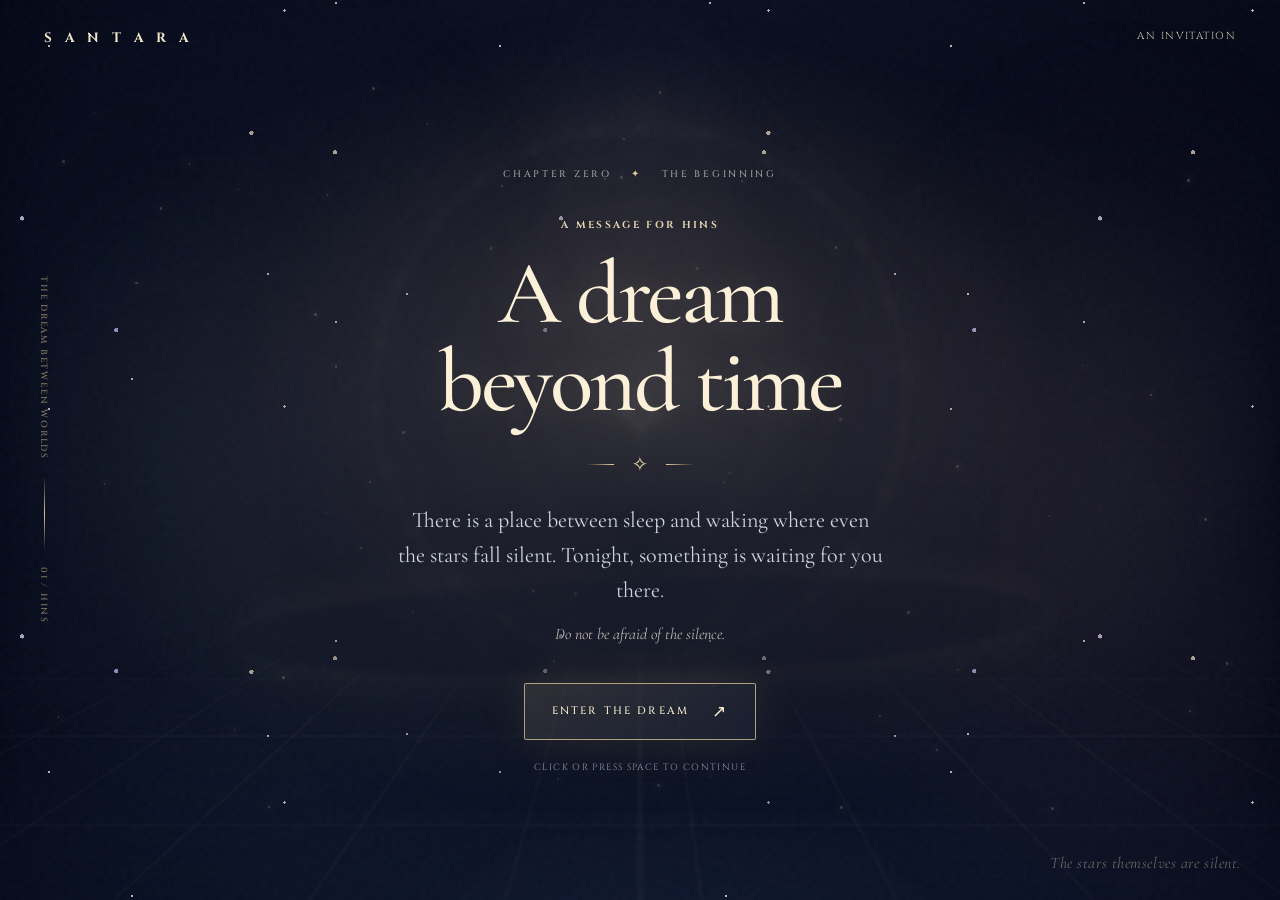
==== commit e56b3929: "Polish Hins intro details and clarify available controls" ====
--- a/players/hins/index.html
+++ b/players/hins/index.html
@@ -65,7 +65,7 @@
         <p class="intro-copy">There is a place between sleep and waking where even the stars fall silent. Tonight, something is waiting for you there.</p>
         <p class="hins-intro-aside">Do not be afraid of the silence.</p>
         <button class="action" id="start" type="button">Enter the dream <span class="hins-action-arrow" aria-hidden="true">↗</span></button>
-        <p class="intro-note">USE HEADPHONES FOR IMMERSION <span aria-hidden="true">·</span> CLICK TO PROCEED</p>
+        <p class="intro-note">CLICK OR PRESS SPACE TO CONTINUE</p>
       </section>
       <section class="ending hidden" id="ending" aria-labelledby="ending-title">
         <p class="hins-prelude">THE FIRST STEP <span>✦</span> A NEW MORNING</p>
--- a/styles/hins.css
+++ b/styles/hins.css
@@ -89,7 +89,7 @@
 .hins-prelude { margin:0 0 37px; color:#a5a3a2; font:500 .6rem "Cinzel",Georgia,serif; letter-spacing:.28em; }
 .hins-prelude span { padding:0 15px; color:#e4cd9b; }
 .hins-page .intro h1 { max-width:740px; margin:18px auto 6px; color:#fcf1d8; font:500 clamp(3.5rem,7vw,6.9rem)/.98 "Cormorant Garamond",Georgia,serif; letter-spacing:-.035em; text-shadow:0 0 46px #f9e6bd2f; text-wrap:balance; }
-.hins-intro-crest { margin:24px auto; width:72px; height:29px; display:grid; place-items:center; color:#ead7aa; font-size:1.25rem; }
+.hins-intro-crest { position:relative; margin:24px auto; width:72px; height:29px; display:grid; place-items:center; color:#ead7aa; font-size:1.25rem; }
 .hins-intro-crest::before,.hins-intro-crest::after { content:""; display:block; position:absolute; width:28px; height:1px; background:linear-gradient(90deg,transparent,#e6cda0); transform:translateX(-40px); }
 .hins-intro-crest::after { transform:translateX(40px) rotate(180deg); }
 .hins-page .intro-copy { max-width:485px; font:normal clamp(1.14rem,2vw,1.38rem)/1.6 "Cormorant Garamond",Georgia,serif; color:#cfd4e0; }
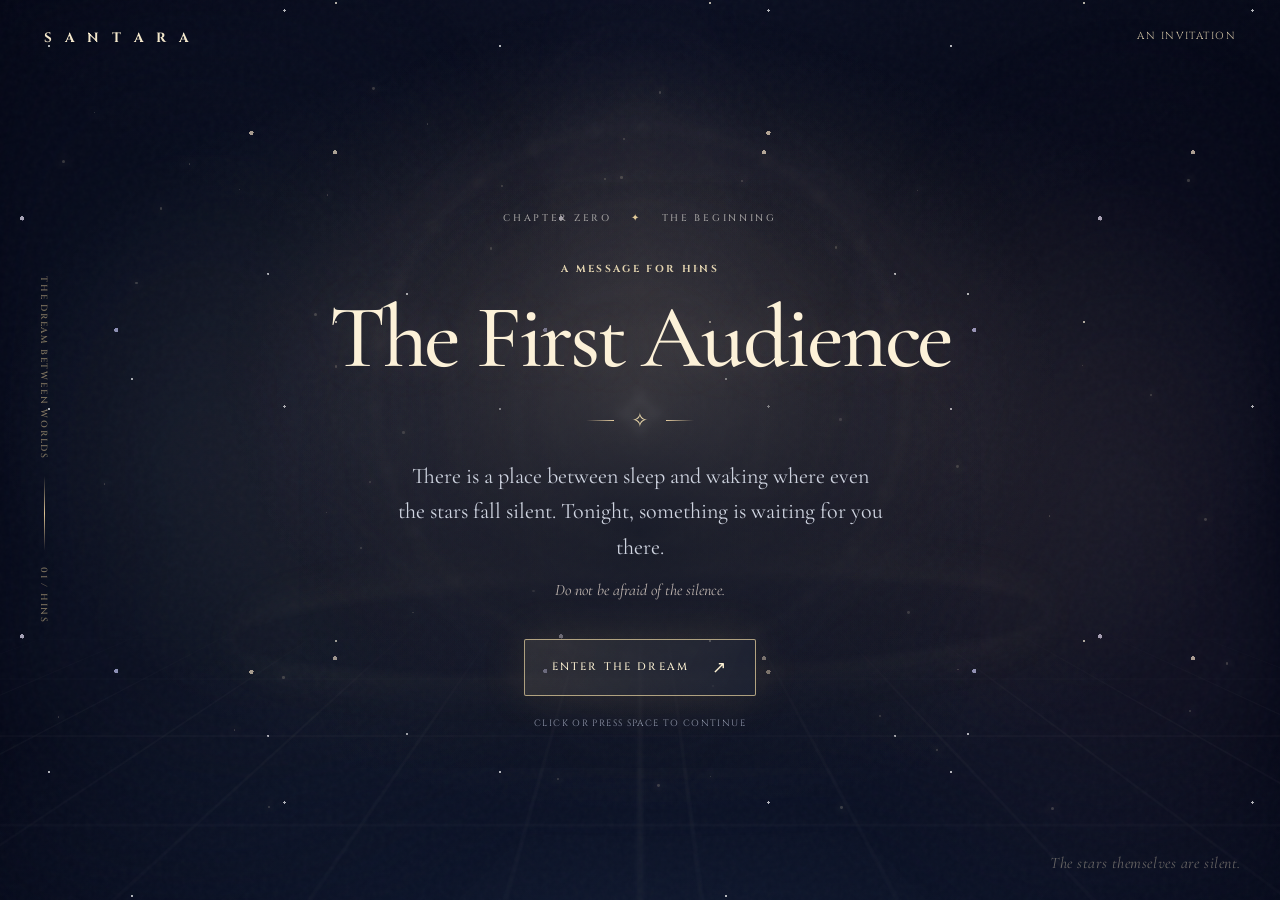
==== commit 8d9fafde: "Personalize Hins's Arceus audience and recognize existing partners" ====
--- a/players/hins/index.html
+++ b/players/hins/index.html
@@ -75,7 +75,7 @@
         <p class="ending-copy">Beyond the familiar streets of Luma Town, your journey is about to begin.</p>
         <div class="hins-partner-card">
           <span class="hins-partner-image-frame"><img class="hins-riolu-art" loading="lazy" width="475" height="475" alt="Riolu official Pokémon artwork" src="https://raw.githubusercontent.com/PokeAPI/sprites/master/sprites/pokemon/other/official-artwork/447.png"></span>
-          <span class="hins-partner-details"><span class="hins-partner-kicker">A NEW COMPANION</span><span class="hins-partner-name" id="starter-name">Riolu</span><span class="hins-partner-caption">An encounter still to come.</span></span>
+          <span class="hins-partner-details"><span class="hins-partner-kicker">YOUR PARTNER</span><span class="hins-partner-name" id="starter-name">Riolu</span><span class="hins-partner-caption">Already by your side.</span></span>
         </div>
         <button class="action" id="replay" type="button">Experience the dream again</button>
       </section>
